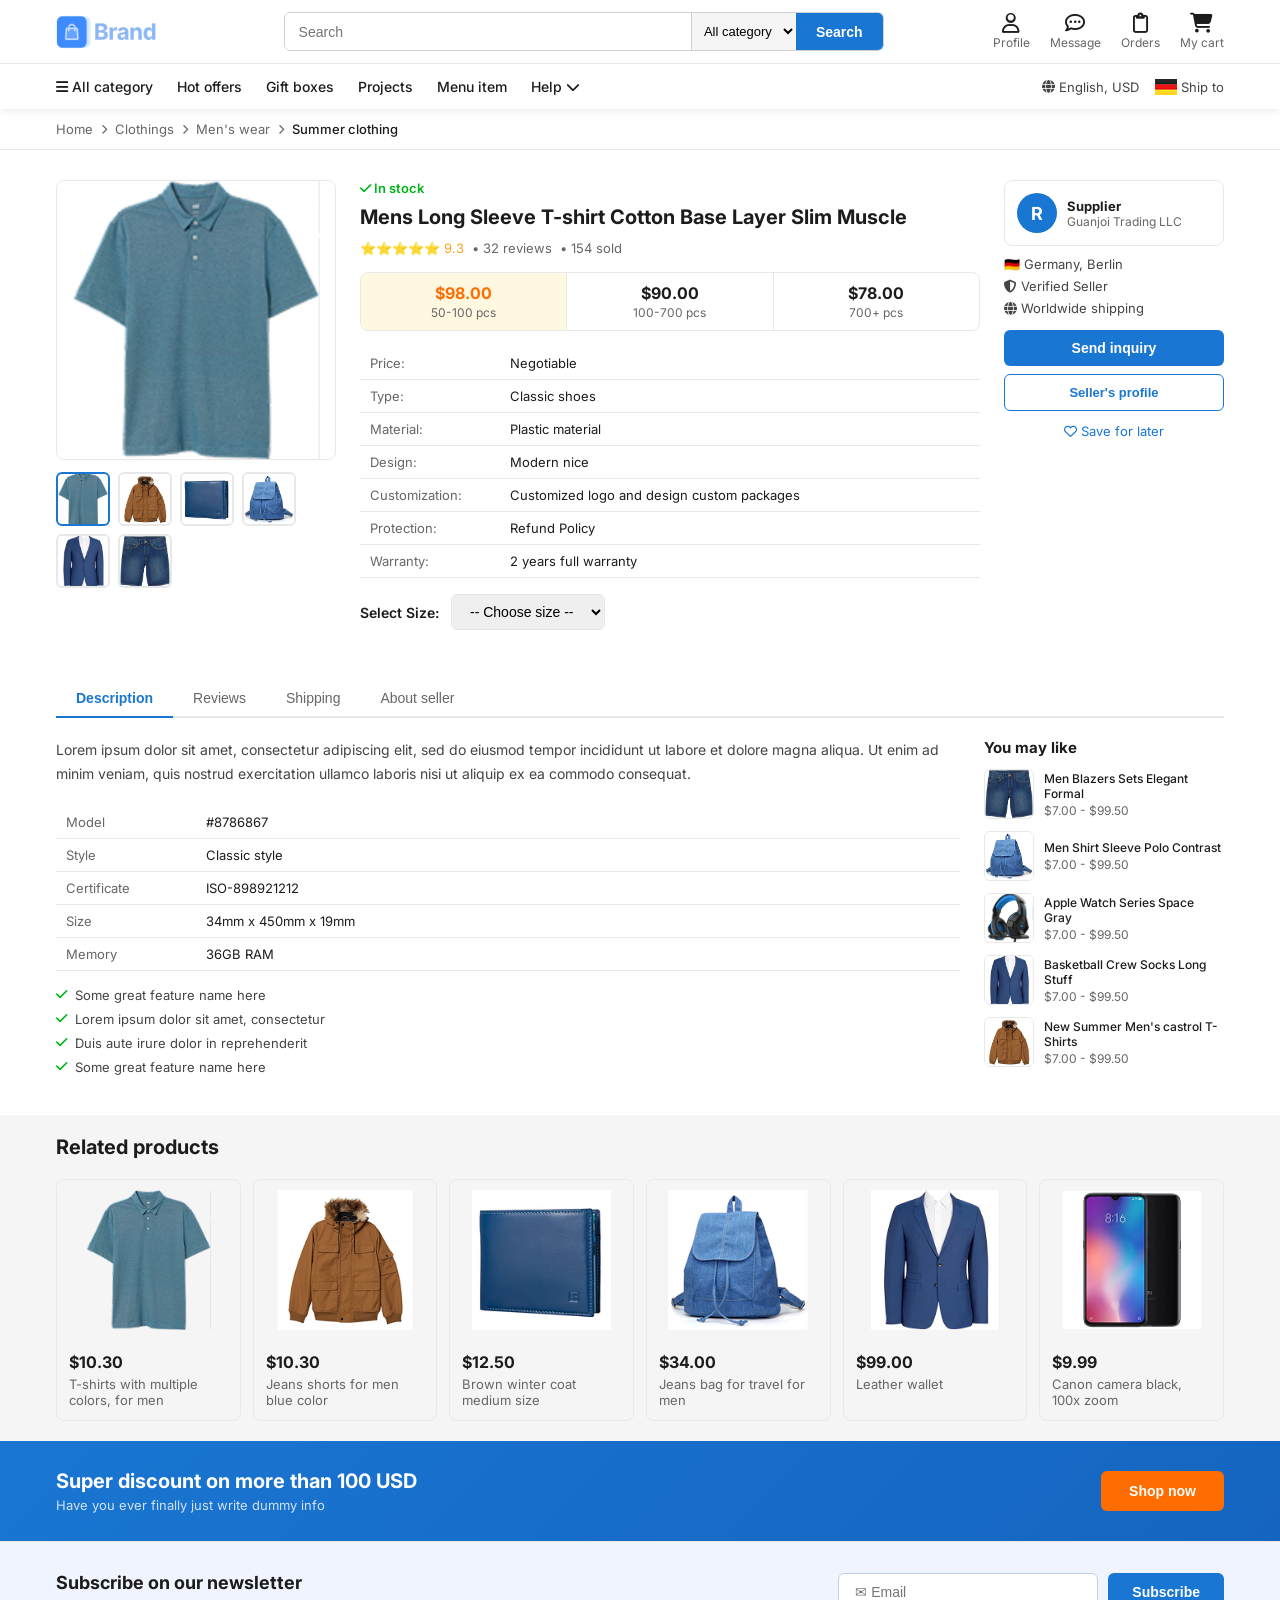
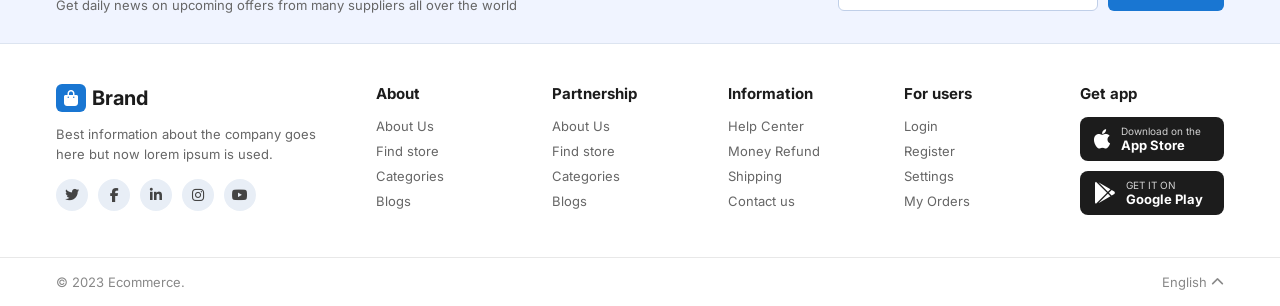
==== product-detail.html @ 8320fc26 "Add files via upload" ====
<!DOCTYPE html>
<html lang="en">
<head>
  <meta charset="UTF-8" />
  <meta name="viewport" content="width=device-width, initial-scale=1.0" />
  <title>Brand - Product Detail</title>
  <link rel="stylesheet" href="css/style.css" />
  <link rel="stylesheet" href="https://cdnjs.cloudflare.com/ajax/libs/font-awesome/6.5.0/css/all.min.css" />
  <link href="https://fonts.googleapis.com/css2?family=Inter:wght@400;500;600;700&display=swap" rel="stylesheet" />
</head>
<body>

  <!-- ===== HEADER ===== -->
  <header class="header">
    <div class="header-top">
      <div class="container">
        <div class="logo">
          <img src="images/logo-colored.png" alt="Brand" style="height:36px;"/>
        </div>
        <div class="search-bar">
          <input type="text" id="searchInput" placeholder="Search" />
          <select>
            <option>All category</option>
            <option>Electronics</option>
            <option>Clothing</option>
          </select>
          <button class="btn-search">Search</button>
        </div>
        <div class="header-icons">
          <div class="icon-item"><i class="fa-regular fa-user"></i><span>Profile</span></div>
          <div class="icon-item"><i class="fa-regular fa-comment-dots"></i><span>Message</span></div>
          <div class="icon-item"><i class="fa-regular fa-clipboard"></i><span>Orders</span></div>
          <div class="icon-item"><i class="fa-solid fa-cart-shopping"></i><span>My cart</span></div>
        </div>
      </div>
    </div>
    <div class="header-bottom">
      <div class="container">
        <nav class="nav-links">
          <a href="#"><i class="fa-solid fa-bars"></i> All category</a>
          <a href="#">Hot offers</a>
          <a href="#">Gift boxes</a>
          <a href="#">Projects</a>
          <a href="#">Menu item</a>
          <a href="#">Help <i class="fa-solid fa-chevron-down"></i></a>
        </nav>
        <div class="nav-right">
          <span><i class="fa-solid fa-globe"></i> English, USD</span>
          <span><img src="images/DE@2x.png" style="height:16px;display:inline;vertical-align:middle;"> Ship to</span>
        </div>
      </div>
    </div>
  </header>

  <!-- ===== BREADCRUMB ===== -->
  <div class="breadcrumb">
    <div class="container">
      <a href="index.html">Home</a> <i class="fa-solid fa-chevron-right"></i>
      <a href="#">Clothings</a> <i class="fa-solid fa-chevron-right"></i>
      <a href="#">Men's wear</a> <i class="fa-solid fa-chevron-right"></i>
      <span>Summer clothing</span>
    </div>
  </div>

  <!-- ===== PRODUCT DETAIL ===== -->
  <section class="detail-section">
    <div class="container detail-container">

      <!-- Left: Images -->
      <div class="detail-images">
        <img src="images/Bitmap.png" class="main-image" id="mainImage" alt="Product"/>
        <div class="thumbnail-row">
          <img src="images/Bitmap.png" onclick="changeImage(this)" class="thumb active" alt=""/>
          <img src="images/2 1.png" onclick="changeImage(this)" class="thumb" alt=""/>
          <img src="images/image 24.png" onclick="changeImage(this)" class="thumb" alt=""/>
          <img src="images/image 26.png" onclick="changeImage(this)" class="thumb" alt=""/>
          <img src="images/image 30.png" onclick="changeImage(this)" class="thumb" alt=""/>
          <img src="images/Bitmap (2).png" onclick="changeImage(this)" class="thumb" alt=""/>
        </div>
      </div>

      <!-- Middle: Product Info -->
      <div class="detail-info">
        <p class="in-stock"><i class="fa-solid fa-check"></i> In stock</p>
        <h1>Mens Long Sleeve T-shirt Cotton Base Layer Slim Muscle</h1>
        <div class="product-meta">
          <span class="stars">⭐⭐⭐⭐⭐ 9.3</span>
          <span>• 32 reviews</span>
          <span>• 154 sold</span>
        </div>

        <!-- Price tiers -->
        <div class="price-tiers">
          <div class="tier active-tier">
            <strong>$98.00</strong>
            <small>50-100 pcs</small>
          </div>
          <div class="tier">
            <strong>$90.00</strong>
            <small>100-700 pcs</small>
          </div>
          <div class="tier">
            <strong>$78.00</strong>
            <small>700+ pcs</small>
          </div>
        </div>

        <!-- Specs -->
        <table class="spec-table">
          <tr><td>Price:</td><td>Negotiable</td></tr>
          <tr><td>Type:</td><td>Classic shoes</td></tr>
          <tr><td>Material:</td><td>Plastic material</td></tr>
          <tr><td>Design:</td><td>Modern nice</td></tr>
          <tr><td>Customization:</td><td>Customized logo and design custom packages</td></tr>
          <tr><td>Protection:</td><td>Refund Policy</td></tr>
          <tr><td>Warranty:</td><td>2 years full warranty</td></tr>
        </table>

        <!-- Size Dropdown -->
        <div class="size-select">
          <label>Select Size:</label>
          <select id="sizeDropdown">
            <option value="">-- Choose size --</option>
            <option value="S">Small (S)</option>
            <option value="M">Medium (M)</option>
            <option value="L">Large (L)</option>
            <option value="XL">Extra Large (XL)</option>
          </select>
        </div>
      </div>

      <!-- Right: Supplier + Actions -->
      <div class="detail-right">
        <div class="supplier-card">
          <div class="supplier-avatar">R</div>
          <div>
            <strong>Supplier</strong>
            <p>Guanjoi Trading LLC</p>
          </div>
        </div>
        <div class="supplier-info">
          <p>🇩🇪 Germany, Berlin</p>
          <p><i class="fa-solid fa-shield-halved"></i> Verified Seller</p>
          <p><i class="fa-solid fa-globe"></i> Worldwide shipping</p>
        </div>
        <button class="btn-inquiry full-width" id="addToCartBtn">Send inquiry</button>
        <button class="btn-outline full-width">Seller's profile</button>
        <p class="save-later"><i class="fa-regular fa-heart"></i> Save for later</p>
      </div>

    </div>
  </section>

  <!-- ===== TABS: Description / Reviews ===== -->
  <section class="tabs-section">
    <div class="container">
      <div class="tabs">
        <button class="tab-btn active" onclick="openTab(event, 'description')">Description</button>
        <button class="tab-btn" onclick="openTab(event, 'reviews')">Reviews</button>
        <button class="tab-btn" onclick="openTab(event, 'shipping')">Shipping</button>
        <button class="tab-btn" onclick="openTab(event, 'seller')">About seller</button>
      </div>

      <div class="tab-content-wrapper">
        <div id="description" class="tab-content active">
          <p>Lorem ipsum dolor sit amet, consectetur adipiscing elit, sed do eiusmod tempor incididunt ut labore et dolore magna aliqua. Ut enim ad minim veniam, quis nostrud exercitation ullamco laboris nisi ut aliquip ex ea commodo consequat.</p>
          <table class="spec-table mt-20">
            <tr><td>Model</td><td>#8786867</td></tr>
            <tr><td>Style</td><td>Classic style</td></tr>
            <tr><td>Certificate</td><td>ISO-898921212</td></tr>
            <tr><td>Size</td><td>34mm x 450mm x 19mm</td></tr>
            <tr><td>Memory</td><td>36GB RAM</td></tr>
          </table>
          <ul class="feature-list">
            <li><i class="fa-solid fa-check"></i> Some great feature name here</li>
            <li><i class="fa-solid fa-check"></i> Lorem ipsum dolor sit amet, consectetur</li>
            <li><i class="fa-solid fa-check"></i> Duis aute irure dolor in reprehenderit</li>
            <li><i class="fa-solid fa-check"></i> Some great feature name here</li>
          </ul>
        </div>
        <div id="reviews" class="tab-content">
          <p>Customer reviews will appear here.</p>
        </div>
        <div id="shipping" class="tab-content">
          <p>Shipping information will appear here.</p>
        </div>
        <div id="seller" class="tab-content">
          <p>Seller information will appear here.</p>
        </div>

        <!-- You may like -->
        <div class="you-may-like">
          <h4>You may like</h4>
          <div class="related-mini">
            <div class="mini-card"><img src="images/Bitmap (2).png" alt=""/><div><p>Men Blazers Sets Elegant Formal</p><small>$7.00 - $99.50</small></div></div>
            <div class="mini-card"><img src="images/image 26.png" alt=""/><div><p>Men Shirt Sleeve Polo Contrast</p><small>$7.00 - $99.50</small></div></div>
            <div class="mini-card"><img src="images/image 29.png" alt=""/><div><p>Apple Watch Series Space Gray</p><small>$7.00 - $99.50</small></div></div>
            <div class="mini-card"><img src="images/image 30.png" alt=""/><div><p>Basketball Crew Socks Long Stuff</p><small>$7.00 - $99.50</small></div></div>
            <div class="mini-card"><img src="images/2 1.png" alt=""/><div><p>New Summer Men's castrol T-Shirts</p><small>$7.00 - $99.50</small></div></div>
          </div>
        </div>
      </div>
    </div>
  </section>

  <!-- ===== RELATED PRODUCTS ===== -->
  <section class="related-section">
    <div class="container">
      <h2>Related products</h2>
      <div class="related-grid" id="relatedGrid"></div>
    </div>
  </section>

  <!-- ===== DISCOUNT BANNER ===== -->
  <section class="discount-banner">
    <div class="container discount-inner">
      <div>
        <h3>Super discount on more than 100 USD</h3>
        <p>Have you ever finally just write dummy info</p>
      </div>
      <button class="btn-shop">Shop now</button>
    </div>
  </section>

  <!-- ===== FOOTER ===== -->
  <footer class="footer">
    <div class="newsletter-bar">
      <div class="container newsletter-inner">
        <div class="newsletter-text">
          <h3>Subscribe on our newsletter</h3>
          <p>Get daily news on upcoming offers from many suppliers all over the world</p>
        </div>
        <div class="newsletter-form">
          <input type="email" placeholder="✉ Email" />
          <button class="btn-subscribe">Subscribe</button>
        </div>
      </div>
    </div>
    <div class="footer-main">
      <div class="container footer-grid">
        <div class="footer-brand">
          <div class="logo"><i class="fa-solid fa-bag-shopping logo-icon"></i><span>Brand</span></div>
          <p>Best information about the company goes here but now lorem ipsum is used.</p>
          <div class="social-icons">
            <a href="#"><i class="fa-brands fa-twitter"></i></a>
            <a href="#"><i class="fa-brands fa-facebook-f"></i></a>
            <a href="#"><i class="fa-brands fa-linkedin-in"></i></a>
            <a href="#"><i class="fa-brands fa-instagram"></i></a>
            <a href="#"><i class="fa-brands fa-youtube"></i></a>
          </div>
        </div>
        <div class="footer-col"><h4>About</h4><ul><li><a href="#">About Us</a></li><li><a href="#">Find store</a></li><li><a href="#">Categories</a></li><li><a href="#">Blogs</a></li></ul></div>
        <div class="footer-col"><h4>Partnership</h4><ul><li><a href="#">About Us</a></li><li><a href="#">Find store</a></li><li><a href="#">Categories</a></li><li><a href="#">Blogs</a></li></ul></div>
        <div class="footer-col"><h4>Information</h4><ul><li><a href="#">Help Center</a></li><li><a href="#">Money Refund</a></li><li><a href="#">Shipping</a></li><li><a href="#">Contact us</a></li></ul></div>
        <div class="footer-col"><h4>For users</h4><ul><li><a href="#">Login</a></li><li><a href="#">Register</a></li><li><a href="#">Settings</a></li><li><a href="#">My Orders</a></li></ul></div>
        <div class="footer-col">
          <h4>Get app</h4>
          <div class="app-badges">
            <a href="#" class="app-badge"><i class="fa-brands fa-apple"></i><div><small>Download on the</small><strong>App Store</strong></div></a>
            <a href="#" class="app-badge"><i class="fa-brands fa-google-play"></i><div><small>GET IT ON</small><strong>Google Play</strong></div></a>
          </div>
        </div>
      </div>
    </div>
    <div class="footer-bottom">
      <div class="container footer-bottom-inner">
        <span>© 2023 Ecommerce.</span>
        <span>English <i class="fa-solid fa-chevron-up"></i></span>
      </div>
    </div>
  </footer>

  <script src="js/main.js"></script>
</body>
</html>
---- css/style.css ----
/* ===========================
   CSS VARIABLES (Colors)
=========================== */
:root {
  --primary:       #1976d2;
  --primary-dark:  #1565c0;
  --orange:        #ff6d00;
  --text-dark:     #1c1c1c;
  --text-mid:      #444;
  --text-light:    #666;
  --bg-light:      #f5f5f5;
  --bg-blue-light: #f0f4ff;
  --border:        #e8e8e8;
  --white:         #ffffff;
  --green:         #00b517;
  --red:           #e53935;
}

/* ===========================
   RESET & BASE
=========================== */
* { margin: 0; padding: 0; box-sizing: border-box; }
body { font-family: 'Inter', sans-serif; font-size: 14px; color: var(--text-dark); background: var(--white); }
a { text-decoration: none; color: inherit; }
ul { list-style: none; }
img { display: block; max-width: 100%; }

.container {
  max-width: 1200px;
  margin: 0 auto;
  padding: 0 16px;
  display: flex;
  align-items: center;
}

/* ===========================
   LOGO
=========================== */
.logo { display: flex; align-items: center; gap: 6px; font-size: 20px; font-weight: 700; white-space: nowrap; }
.logo-icon { background: var(--primary); color: var(--white); padding: 6px 8px; border-radius: 6px; font-size: 16px; }

/* ===========================
   HEADER
=========================== */
.header { width: 100%; position: sticky; top: 0; z-index: 1000; box-shadow: 0 2px 8px rgba(0,0,0,0.08); }

.header-top { background: var(--white); padding: 12px 0; border-bottom: 1px solid var(--border); }
.header-top .container { justify-content: space-between; gap: 16px; }

.search-bar { display: flex; flex: 1; max-width: 600px; border: 1px solid #d0d0d0; border-radius: 6px; overflow: hidden; }
.search-bar input { flex: 1; padding: 10px 14px; border: none; outline: none; font-size: 14px; }
.search-bar select { padding: 10px 8px; border: none; border-left: 1px solid #d0d0d0; outline: none; background: var(--bg-light); font-size: 13px; cursor: pointer; }
.btn-search { padding: 10px 20px; background: var(--primary); color: var(--white); border: none; cursor: pointer; font-size: 14px; font-weight: 600; transition: background 0.2s; }
.btn-search:hover { background: var(--primary-dark); }

.header-icons { display: flex; gap: 20px; }
.icon-item { display: flex; flex-direction: column; align-items: center; gap: 2px; cursor: pointer; color: var(--text-light); font-size: 12px; transition: color 0.2s; }
.icon-item i { font-size: 20px; color: var(--text-dark); }
.icon-item:hover, .icon-item:hover i { color: var(--primary); }

.header-bottom { background: var(--white); padding: 10px 0; }
.header-bottom .container { justify-content: space-between; }
.nav-links { display: flex; gap: 24px; align-items: center; }
.nav-links a { font-size: 14px; font-weight: 500; padding: 4px 0; transition: color 0.2s; white-space: nowrap; }
.nav-links a:hover { color: var(--primary); }
.nav-right { display: flex; gap: 16px; align-items: center; font-size: 13px; color: var(--text-mid); }
.nav-right span { cursor: pointer; display: flex; align-items: center; gap: 4px; white-space: nowrap; }
.nav-right span:hover { color: var(--primary); }

/* ===========================
   HERO SECTION
=========================== */
.hero { background: var(--bg-light); padding: 20px 0; }
.hero-container { align-items: stretch; gap: 16px; }

/* Left categories */
.hero-categories { background: var(--white); border-radius: 8px; padding: 12px 0; min-width: 180px; }
.hero-categories ul li a { display: block; padding: 9px 18px; font-size: 13px; color: var(--text-mid); transition: background 0.2s, color 0.2s; }
.hero-categories ul li a:hover, .hero-categories ul li.active a { background: var(--primary); color: var(--white); }

/* Banner */
.hero-banner {
  flex: 1;
  background: linear-gradient(135deg, #d4f0e8 0%, #a8d8c8 100%);
  border-radius: 8px;
  padding: 40px 36px;
  position: relative;
  overflow: hidden;
}
.hero-banner p { font-size: 14px; color: var(--text-mid); margin-bottom: 8px; }
.hero-banner h1 { font-size: 32px; font-weight: 700; color: var(--text-dark); line-height: 1.2; margin-bottom: 20px; }
.btn-learn { padding: 10px 24px; background: var(--white); border: none; border-radius: 6px; font-size: 14px; font-weight: 600; cursor: pointer; transition: background 0.2s, color 0.2s; }
.btn-learn:hover { background: var(--primary); color: var(--white); }
.hero-bg-circle { position: absolute; right: -30px; bottom: -30px; width: 200px; height: 200px; border-radius: 50%; background: rgba(255,255,255,0.2); }

/* Right panel */
.hero-right { display: flex; flex-direction: column; gap: 10px; min-width: 180px; }
.user-card { background: var(--white); border-radius: 8px; padding: 16px; text-align: center; }
.user-avatar { width: 48px; height: 48px; background: var(--bg-light); border-radius: 50%; display: flex; align-items: center; justify-content: center; margin: 0 auto 10px; font-size: 22px; color: var(--text-mid); }
.user-card p { font-size: 13px; color: var(--text-light); margin-bottom: 10px; }
.user-card strong { color: var(--text-dark); }
.btn-join { width: 100%; padding: 8px; background: var(--primary); color: var(--white); border: none; border-radius: 6px; font-size: 13px; font-weight: 600; cursor: pointer; margin-bottom: 6px; transition: background 0.2s; }
.btn-join:hover { background: var(--primary-dark); }
.btn-login { width: 100%; padding: 8px; background: var(--white); color: var(--primary); border: 1px solid var(--primary); border-radius: 6px; font-size: 13px; font-weight: 600; cursor: pointer; transition: all 0.2s; }
.btn-login:hover { background: var(--primary); color: var(--white); }

.promo-card { border-radius: 8px; padding: 14px 16px; cursor: pointer; }
.promo-card p { font-size: 13px; font-weight: 500; color: var(--white); }
.promo-card.orange { background: var(--orange); }
.promo-card.blue { background: var(--primary); }

/* ===========================
   DEALS SECTION
=========================== */
.deals-container{
    display: flex;
    flex-direction: row;
    align-items: stretch;
    border: 1px solid #ddd;
}

.deals-header{
    width: 250px;
    display: flex;
    flex-direction: column;
    justify-content: center;
    padding: 20px;
    border-right: 1px solid #ddd;
}

.deals-grid{
    flex: 1;
    display: grid;
    grid-template-columns: repeat(5, 1fr);
}

.deal-card{
    text-align: center;
    padding: 20px;
    border-right: 1px solid #ddd;
}

.deal-card:last-child{
    border-right: none;
}

.countdown { display: flex; gap: 8px; }
.count-box { background: var(--text-dark); color: var(--white); border-radius: 6px; padding: 6px 10px; text-align: center; min-width: 46px; }
.count-box span { display: block; font-size: 18px; font-weight: 700; }
.count-box small { font-size: 10px; }


.badge { display: inline-block; padding: 3px 8px; border-radius: 4px; font-size: 12px; font-weight: 600; }
.badge.red { background: #fde8e8; color: var(--red); }

/* ===========================
   CATEGORIES SECTION
=========================== */
.categories-section { padding: 20px 0; background: var(--bg-light); }
.categories-section .container { flex-direction: column; gap: 16px; align-items: stretch; }
.category-block { background: var(--white); border-radius: 8px; display: flex; overflow: hidden; }
.category-label { min-width: 180px; padding: 24px 20px; display: flex; flex-direction: column; justify-content: space-between; }
.category-label h3 { font-size: 16px; font-weight: 700; margin-bottom: 16px; }
.category-label.green { background: #e8f5e9;
width: 200px; }
.category-label.pink { background: #fce4ec;
 width: 200px; }
.btn-source { padding: 8px 16px; background: var(--white); border: 1px solid var(--border); border-radius: 6px; font-size: 13px; cursor: pointer; transition: all 0.2s; align-self: flex-start; }
.btn-source:hover { background: var(--primary); color: var(--white); border-color: var(--primary); }

.category-products { flex: 1; display: grid; grid-template-columns: repeat(4, 1fr); border-left: 1px solid var(--border); }
.cat-product { padding: 16px; border-right: 1px solid var(--border); border-bottom: 1px solid var(--border); text-align: center; cursor: pointer; transition: background 0.2s; }
.cat-product:hover { background: var(--bg-light); }
.cat-product img { width: 60px; height: 60px; object-fit: contain; margin: 0 auto 8px; }
.cat-product p { font-size: 13px; font-weight: 500; }
.cat-product small { font-size: 12px; color: var(--text-light); }

/* ===========================
   QUOTE BANNER
=========================== */
.quote-banner { background: linear-gradient(135deg, rgba(21, 101, 192, 0.85) 0%, rgba(25, 118, 210, 0.85) 100%),
              url('images/back.png') center/cover no-repeat;
  
   padding: 50px 0; }
.quote-container {
  display: flex;          /* ← yeh add karo */
  flex-wrap: wrap;        /* ← yeh bhi add karo */
  gap: 40px;
  align-items: center;
}
.quote-text { flex: 1; color: var(--white); }
.quote-text h2 { font-size: 28px; font-weight: 700; margin-bottom: 12px; line-height: 1.3; }
.quote-text p { font-size: 14px; opacity: 0.85; }
.quote-form { background: var(--white); border-radius: 10px; padding: 24px; width: 360px; flex-shrink: 0; }
.quote-form h4 { font-size: 16px; font-weight: 700; margin-bottom: 4px; }
.quote-form p { font-size: 13px; color: var(--text-light); margin-bottom: 10px; }
.quote-form textarea { width: 100%; height: 80px; padding: 10px; border: 1px solid var(--border); border-radius: 6px; outline: none; resize: none; font-size: 13px; margin-bottom: 10px; }
.quote-row { display: flex; gap: 8px; margin-bottom: 12px; }
.quote-row input, .quote-row select { flex: 1; padding: 8px 10px; border: 1px solid var(--border); border-radius: 6px; outline: none; font-size: 13px; }
.btn-inquiry { padding: 10px 24px; background: var(--primary); color: var(--white); border: none; border-radius: 6px; font-size: 14px; font-weight: 600; cursor: pointer; transition: background 0.2s; }
.btn-inquiry:hover { background: var(--primary-dark); }

/* ===========================
   RECOMMENDED / PRODUCTS GRID
=========================== */
.recommended-section { padding: 40px 0; }
.recommended-section .container, .related-section .container { flex-direction: column; align-items: stretch; }
.recommended-section h2, .related-section h2 { font-size: 20px; font-weight: 700; margin-bottom: 20px; }

.products-grid { display: grid; grid-template-columns: repeat(5, 1fr); gap: 16px; }
.product-card { border: 1px solid var(--border); border-radius: 8px; overflow: hidden; cursor: pointer; transition: box-shadow 0.2s, transform 0.2s; }
.product-card:hover { box-shadow: 0 6px 20px rgba(0,0,0,0.12); transform: translateY(-4px); }
.product-card img { width: 100%; height: 160px; object-fit: contain; background: var(--bg-light); padding: 10px; }
.product-card .card-body { padding: 12px; }
.product-card .price { font-size: 16px; font-weight: 700; color: var(--text-dark); }
.product-card .name { font-size: 13px; color: var(--text-light); margin-top: 4px; }
.btn-buy { width: 100%; margin-bottom: 2px; padding: 8px; background: var(--white); color: var(--primary); border: 1px solid var(--primary); border-radius: 6px; font-size: 13px; font-weight: 600; cursor: pointer; transition: all 0.2s; }
.btn-buy:hover { background: var(--primary); color: var(--white); }

/* ===========================
   FOOTER
=========================== */
.footer { background: var(--white); border-top: 1px solid var(--border); }
.newsletter-bar { background: var(--bg-blue-light); padding: 30px 0; border-bottom: 1px solid #dce4f0; }
.newsletter-inner { justify-content: space-between; gap: 20px; flex-wrap: wrap; }
.newsletter-text h3 { font-size: 18px; font-weight: 700; margin-bottom: 4px; }
.newsletter-text p { font-size: 13px; color: var(--text-light); }
.newsletter-form { display: flex; gap: 10px; }
.newsletter-form input { padding: 10px 16px; border: 1px solid #c0cfe8; border-radius: 6px; outline: none; font-size: 14px; width: 260px; }
.btn-subscribe { padding: 10px 24px; background: var(--primary); color: var(--white); border: none; border-radius: 6px; cursor: pointer; font-size: 14px; font-weight: 600; transition: background 0.2s; }
.btn-subscribe:hover { background: var(--primary-dark); }

.footer-main { padding: 40px 0; }
.footer-grid { align-items: flex-start; gap: 32px; flex-wrap: wrap; }
.footer-brand { flex: 2; min-width: 180px; }
.footer-brand .logo { margin-bottom: 12px; }
.footer-brand p { font-size: 13px; color: var(--text-light); line-height: 1.6; margin-bottom: 14px; }
.social-icons { display: flex; gap: 10px; }
.social-icons a { width: 32px; height: 32px; border-radius: 50%; background: #e8eef6; display: flex; align-items: center; justify-content: center; font-size: 14px; color: var(--text-mid); transition: all 0.2s; }
.social-icons a:hover { background: var(--primary); color: var(--white); }

.footer-col { flex: 1; min-width: 120px; }
.footer-col h4 { font-size: 15px; font-weight: 700; margin-bottom: 14px; }
.footer-col ul li { margin-bottom: 8px; }
.footer-col ul li a { font-size: 13px; color: var(--text-light); transition: color 0.2s; }
.footer-col ul li a:hover { color: var(--primary); }

.app-badges { display: flex; flex-direction: column; gap: 10px; }
.app-badge { display: flex; align-items: center; gap: 10px; background: var(--text-dark); color: var(--white); padding: 8px 14px; border-radius: 8px; transition: background 0.2s; }
.app-badge:hover { background: var(--primary); }
.app-badge i { font-size: 22px; }
.app-badge div { display: flex; flex-direction: column; }
.app-badge small { font-size: 10px; opacity: 0.8; }
.app-badge strong { font-size: 13px; }

.footer-bottom { border-top: 1px solid var(--border); padding: 16px 0; }
.footer-bottom-inner { justify-content: space-between; }
.footer-bottom span { font-size: 13px; color: #888; cursor: pointer; }
.footer-bottom span:hover { color: var(--primary); }

/* ===========================
   BREADCRUMB
=========================== */
.breadcrumb { padding: 12px 0; background: var(--white); border-bottom: 1px solid var(--border); }
.breadcrumb .container { gap: 8px; font-size: 13px; color: var(--text-light); }
.breadcrumb a:hover { color: var(--primary); }
.breadcrumb i { font-size: 10px; }
.breadcrumb span { color: var(--text-dark); font-weight: 500; }

/* ===========================
   PRODUCT LISTING PAGE
=========================== */
.listing-section { padding: 24px 0; background: var(--bg-light); }
.listing-container { align-items: flex-start; gap: 20px; }

/* Sidebar */
.sidebar { width: 220px; flex-shrink: 0; background: var(--white); border-radius: 8px; padding: 16px; }
.filter-group { margin-bottom: 20px; border-bottom: 1px solid var(--border); padding-bottom: 16px; }
.filter-group:last-child { border-bottom: none; }
.filter-title { font-size: 14px; font-weight: 700; margin-bottom: 10px; display: flex; justify-content: space-between; cursor: pointer; }
.filter-list li { margin-bottom: 7px; font-size: 13px; color: var(--text-mid); }
.filter-list a { color: var(--text-mid); transition: color 0.2s; }
.filter-list a:hover { color: var(--primary); }
.filter-list.checkbox-list li label, .filter-list.radio-list li label { display: flex; align-items: center; gap: 8px; cursor: pointer; }
.see-all { color: var(--primary) !important; font-weight: 500; }
.price-range { width: 100%; margin: 10px 0; accent-color: var(--primary); }
.price-inputs { display: flex; gap: 8px; margin-bottom: 10px; }
.price-inputs input { flex: 1; padding: 6px 8px; border: 1px solid var(--border); border-radius: 4px; font-size: 12px; outline: none; }
.btn-apply { width: 100%; padding: 8px; background: var(--primary); color: var(--white); border: none; border-radius: 6px; cursor: pointer; font-size: 13px; transition: background 0.2s; }
.btn-apply:hover { background: var(--primary-dark); }

/* Products Area */
.products-area { flex: 1; }
.products-topbar { background: var(--white); border-radius: 8px; padding: 12px 16px; display: flex; justify-content: space-between; align-items: center; margin-bottom: 16px; }
.topbar-right { display: flex; align-items: center; gap: 12px; font-size: 13px; }
.topbar-right select { padding: 6px 10px; border: 1px solid var(--border); border-radius: 6px; outline: none; font-size: 13px; }
.topbar-right label { display: flex; align-items: center; gap: 6px; cursor: pointer; }
.view-btn { width: 32px; height: 32px; border: 1px solid var(--border); background: var(--white); border-radius: 6px; cursor: pointer; transition: all 0.2s; }
.view-btn.active, .view-btn:hover { background: var(--primary); color: var(--white); border-color: var(--primary); }

/* Grid view: 3 cols */
.products-area .products-grid { grid-template-columns: repeat(3, 1fr); }

/* List view */
.list-view { display: flex !important; flex-direction: column; gap: 12px; }
.list-view .product-card { display: flex; flex-direction: row; }
.list-view .product-card img { width: 160px; height: 160px; flex-shrink: 0; }
.list-view .card-body { flex: 1; }

/* Pagination */
.pagination { display: flex; align-items: center; gap: 8px; margin-top: 24px; justify-content: flex-end; }
.pagination span { font-size: 13px; color: var(--text-mid); }
.pagination select { padding: 6px 8px; border: 1px solid var(--border); border-radius: 4px; outline: none; }
.page-btn { width: 32px; height: 32px; border: 1px solid var(--border); background: var(--white); border-radius: 6px; cursor: pointer; font-size: 13px; transition: all 0.2s; }
.page-btn.active, .page-btn:hover { background: var(--primary); color: var(--white); border-color: var(--primary); }

/* ===========================
   PRODUCT DETAIL PAGE
=========================== */
.detail-section { padding: 30px 0; }
.detail-container { align-items: flex-start; gap: 24px; }

.detail-images { flex-shrink: 0; width: 280px; }
.main-image { width: 100%; height: 280px; object-fit: contain; border: 1px solid var(--border); border-radius: 8px; margin-bottom: 12px; }
.thumbnail-row { display: flex; gap: 8px; flex-wrap: wrap; }
.thumb { width: 54px; height: 54px; object-fit: cover; border: 2px solid var(--border); border-radius: 6px; cursor: pointer; transition: border-color 0.2s; }
.thumb.active, .thumb:hover { border-color: var(--primary); }

.detail-info { flex: 1; }
.in-stock { color: var(--green); font-size: 13px; font-weight: 600; margin-bottom: 8px; }
.detail-info h1 { font-size: 20px; font-weight: 700; line-height: 1.3; margin-bottom: 10px; }
.product-meta { font-size: 13px; color: var(--text-light); margin-bottom: 16px; display: flex; gap: 8px; flex-wrap: wrap; }
.stars { color: #f5a623; }

.price-tiers { display: flex; gap: 0; border: 1px solid var(--border); border-radius: 8px; overflow: hidden; margin-bottom: 16px; }
.tier { flex: 1; padding: 10px 14px; text-align: center; border-right: 1px solid var(--border); }
.tier:last-child { border-right: none; }
.tier strong { display: block; font-size: 16px; font-weight: 700; color: var(--text-dark); }
.tier small { font-size: 12px; color: var(--text-light); }
.active-tier { background: #fff8e1; }
.active-tier strong { color: var(--orange); }

.spec-table { width: 100%; border-collapse: collapse; margin-bottom: 16px; }
.spec-table td { padding: 8px 10px; font-size: 13px; border-bottom: 1px solid var(--border); }
.spec-table td:first-child { color: var(--text-light); width: 140px; }
.mt-20 { margin-top: 20px; }

.size-select { display: flex; align-items: center; gap: 12px; margin-top: 12px; }
.size-select label { font-size: 14px; font-weight: 600; }
.size-select select { padding: 8px 14px; border: 1px solid var(--border); border-radius: 6px; outline: none; font-size: 14px; cursor: pointer; }

.detail-right { width: 220px; flex-shrink: 0; }
.supplier-card { display: flex; align-items: center; gap: 10px; border: 1px solid var(--border); border-radius: 8px; padding: 12px; margin-bottom: 10px; }
.supplier-avatar { width: 40px; height: 40px; background: var(--primary); color: var(--white); border-radius: 50%; display: flex; align-items: center; justify-content: center; font-size: 18px; font-weight: 700; flex-shrink: 0; }
.supplier-card strong { font-size: 13px; }
.supplier-card p { font-size: 12px; color: var(--text-light); }
.supplier-info { font-size: 13px; color: var(--text-mid); margin-bottom: 14px; display: flex; flex-direction: column; gap: 6px; }
.full-width { width: 100%; margin-bottom: 8px; }
.btn-outline { padding: 10px; background: var(--white); color: var(--primary); border: 1px solid var(--primary); border-radius: 6px; font-size: 13px; font-weight: 600; cursor: pointer; transition: all 0.2s; }
.btn-outline:hover { background: var(--primary); color: var(--white); }
.save-later { font-size: 13px; color: var(--primary); text-align: center; cursor: pointer; margin-top: 4px; }

/* ===========================
   TABS SECTION
=========================== */
.tabs-section { padding: 20px 0 40px; }
.tabs-section .container { flex-direction: column; align-items: stretch; }
.tabs { display: flex; border-bottom: 2px solid var(--border); margin-bottom: 20px; }
.tab-btn { padding: 10px 20px; border: none; background: none; font-size: 14px; cursor: pointer; color: var(--text-light); border-bottom: 2px solid transparent; margin-bottom: -2px; transition: color 0.2s; }
.tab-btn.active { color: var(--primary); border-bottom-color: var(--primary); font-weight: 600; }
.tab-btn:hover { color: var(--primary); }

.tab-content-wrapper { display: flex; gap: 24px; }
.tab-content { flex: 1; display: none; }
.tab-content.active { display: block; }
.tab-content p { font-size: 14px; color: var(--text-mid); line-height: 1.7; }
.feature-list { margin-top: 16px; display: flex; flex-direction: column; gap: 8px; }
.feature-list li { font-size: 13px; color: var(--text-mid); display: flex; align-items: center; gap: 8px; }
.feature-list li i { color: var(--green); }

.you-may-like { width: 240px; flex-shrink: 0; }
.you-may-like h4 { font-size: 15px; font-weight: 700; margin-bottom: 12px; }
.related-mini { display: flex; flex-direction: column; gap: 12px; }
.mini-card { display: flex; gap: 10px; align-items: center; cursor: pointer; }
.mini-card img { width: 50px; height: 50px; object-fit: cover; border-radius: 6px; border: 1px solid var(--border); flex-shrink: 0; }
.mini-card p { font-size: 12px; font-weight: 500; }
.mini-card small { font-size: 12px; color: var(--text-light); }

/* Related Products */
.related-section { padding: 20px 0; background: var(--bg-light); }
.related-grid { display: grid; grid-template-columns: repeat(6, 1fr); gap: 12px; }

/* Discount Banner */
.discount-banner { background: linear-gradient(135deg, #1976d2, #1565c0); padding: 28px 0; }
.discount-inner { justify-content: space-between; }
.discount-banner h3 { font-size: 20px; font-weight: 700; color: var(--white); }
.discount-banner p { font-size: 13px; color: rgba(255,255,255,0.8); margin-top: 4px; }
.btn-shop { padding: 12px 28px; background: var(--orange); color: var(--white); border: none; border-radius: 6px; font-size: 14px; font-weight: 700; cursor: pointer; transition: opacity 0.2s; white-space: nowrap; }
.btn-shop:hover { opacity: 0.85; }
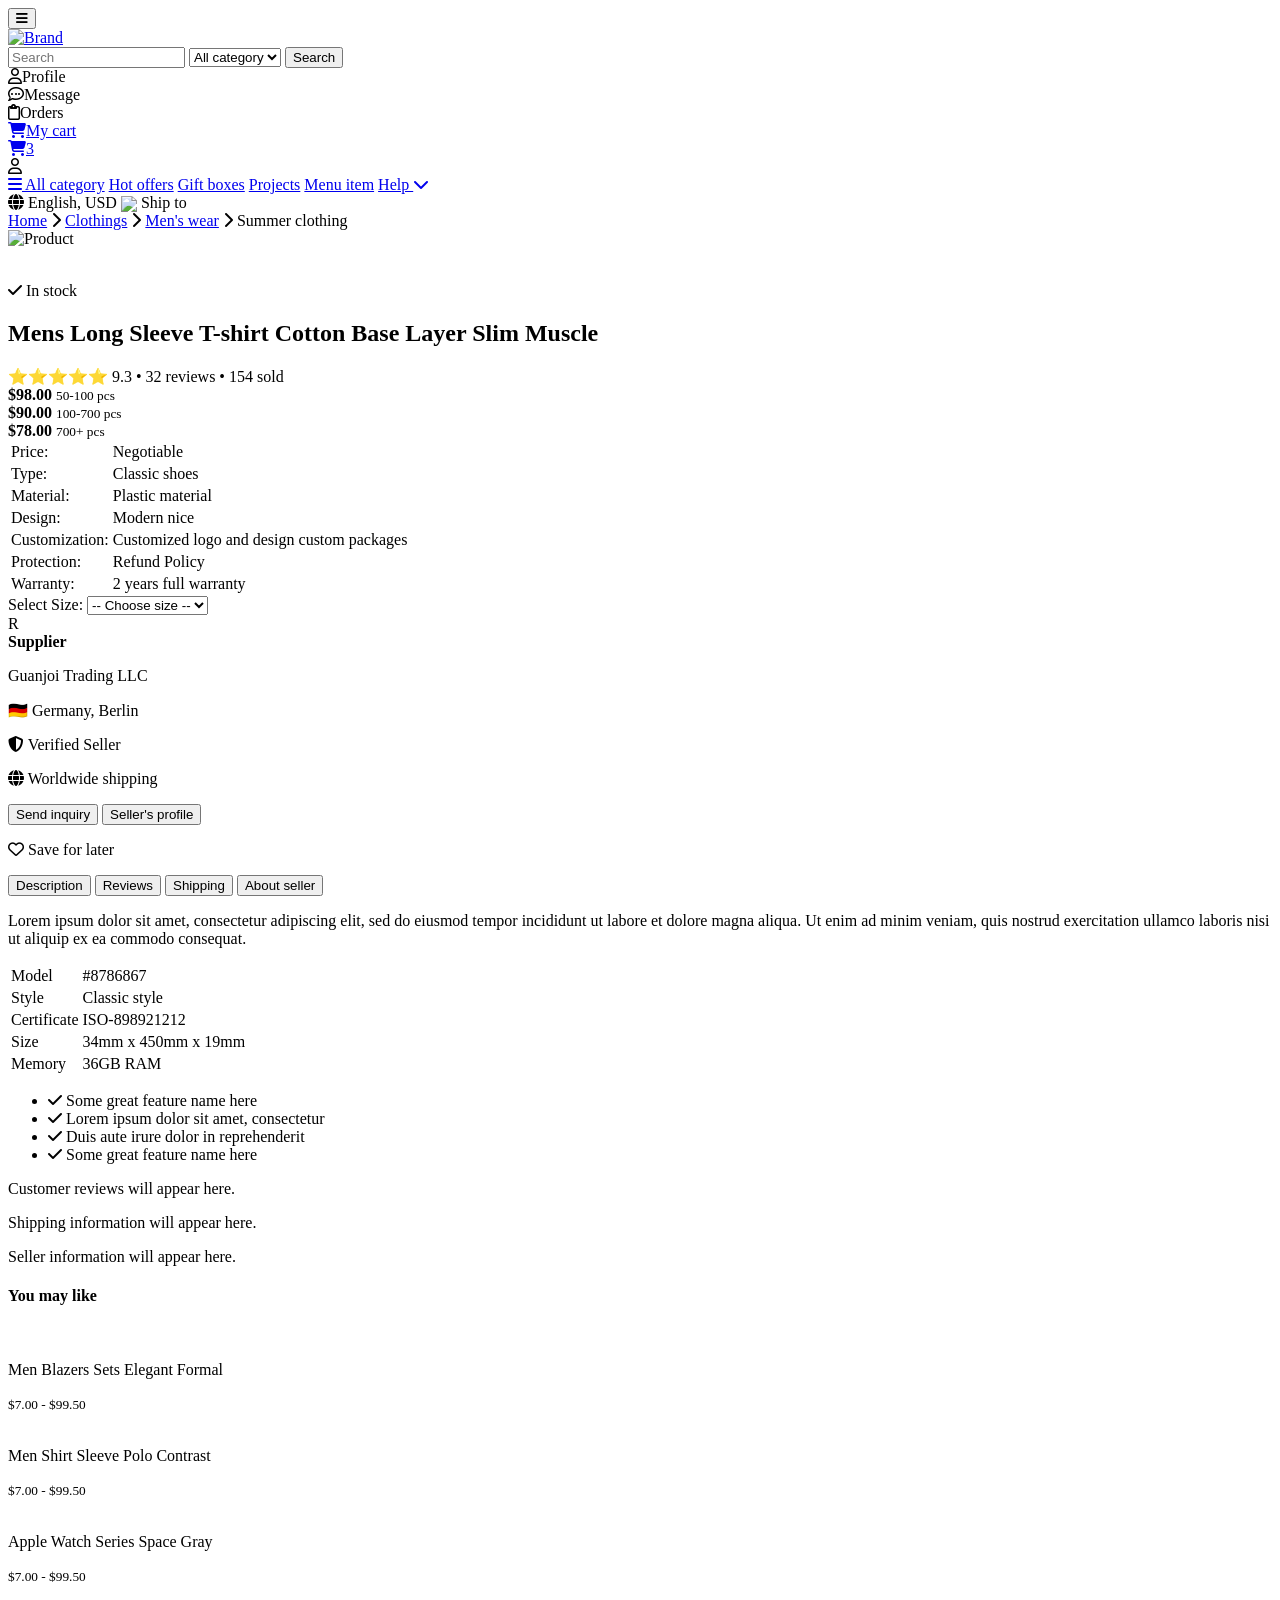
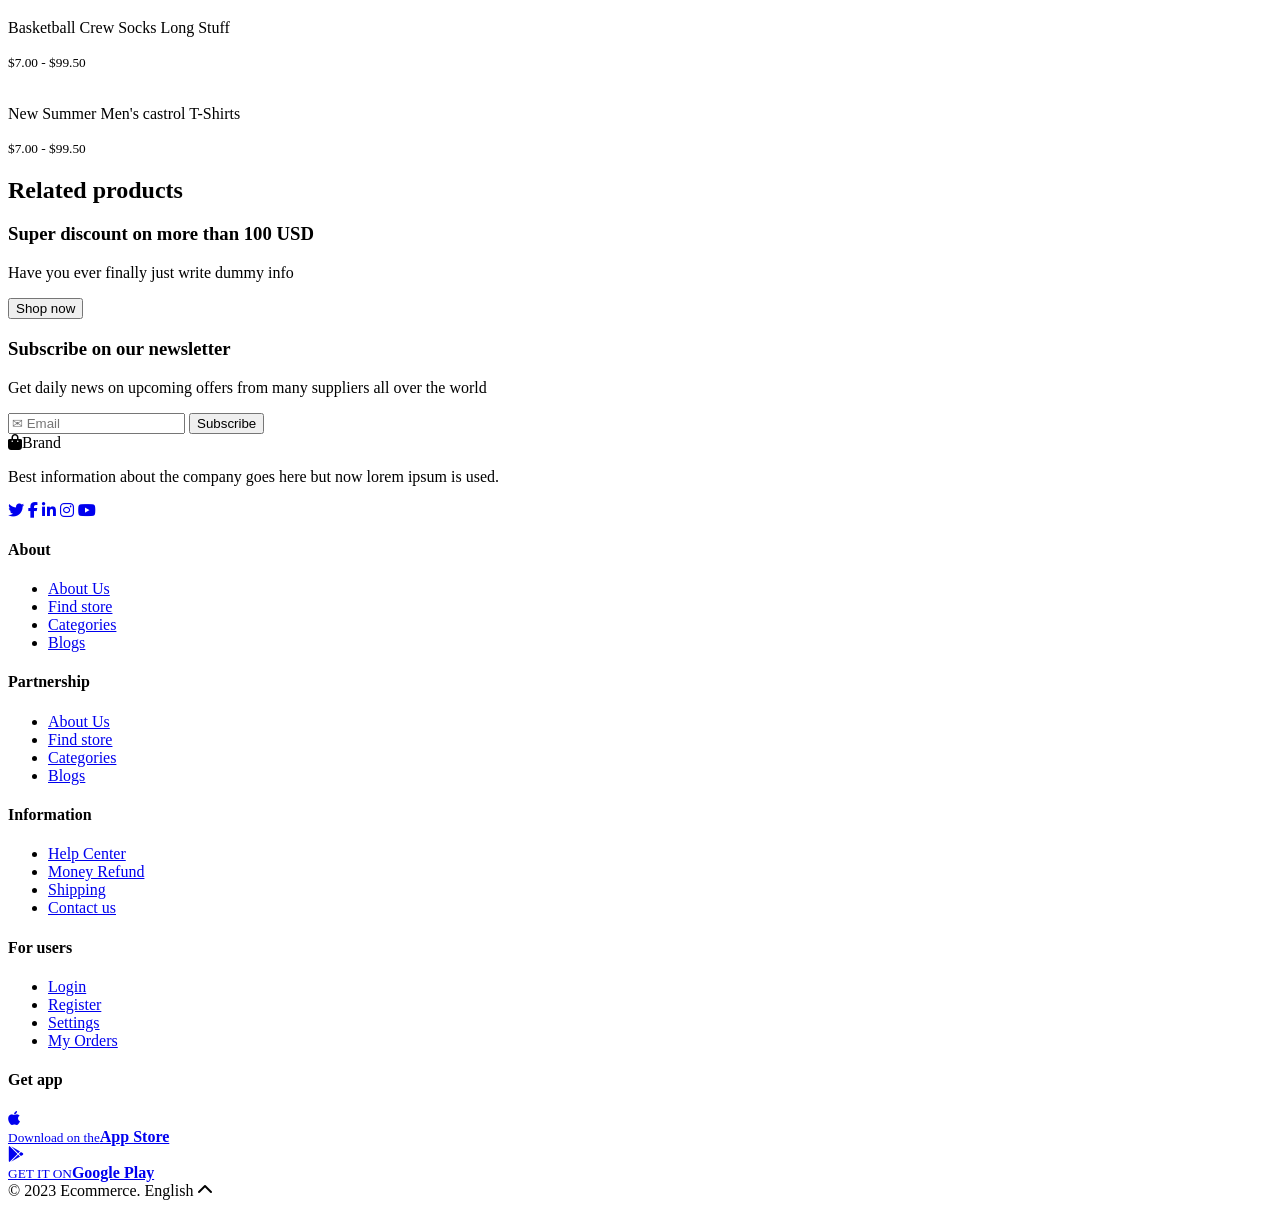
==== commit 05dc5b88: "Add files via upload" ====
--- a/product-detail.html
+++ b/product-detail.html
@@ -14,8 +14,9 @@
   <header class="header">
     <div class="header-top">
       <div class="container">
+        <button class="mobile-menu-btn" id="mobileMenuBtn"><i class="fa-solid fa-bars"></i></button>
         <div class="logo">
-          <img src="images/logo-colored.png" alt="Brand" style="height:36px;"/>
+          <a href="index.html"><img src="images/logo-colored.png" alt="Brand" style="height:36px;"/></a>
         </div>
         <div class="search-bar">
           <input type="text" id="searchInput" placeholder="Search" />
@@ -30,7 +31,11 @@
           <div class="icon-item"><i class="fa-regular fa-user"></i><span>Profile</span></div>
           <div class="icon-item"><i class="fa-regular fa-comment-dots"></i><span>Message</span></div>
           <div class="icon-item"><i class="fa-regular fa-clipboard"></i><span>Orders</span></div>
-          <div class="icon-item"><i class="fa-solid fa-cart-shopping"></i><span>My cart</span></div>
+          <a href="cart.html" class="icon-item"><i class="fa-solid fa-cart-shopping"></i><span>My cart</span></a>
+        </div>
+        <div class="mobile-header-icons">
+          <a href="cart.html" class="icon-item"><i class="fa-solid fa-cart-shopping"></i><span class="cart-count">3</span></a>
+          <div class="icon-item"><i class="fa-regular fa-user"></i></div>
         </div>
       </div>
     </div>
